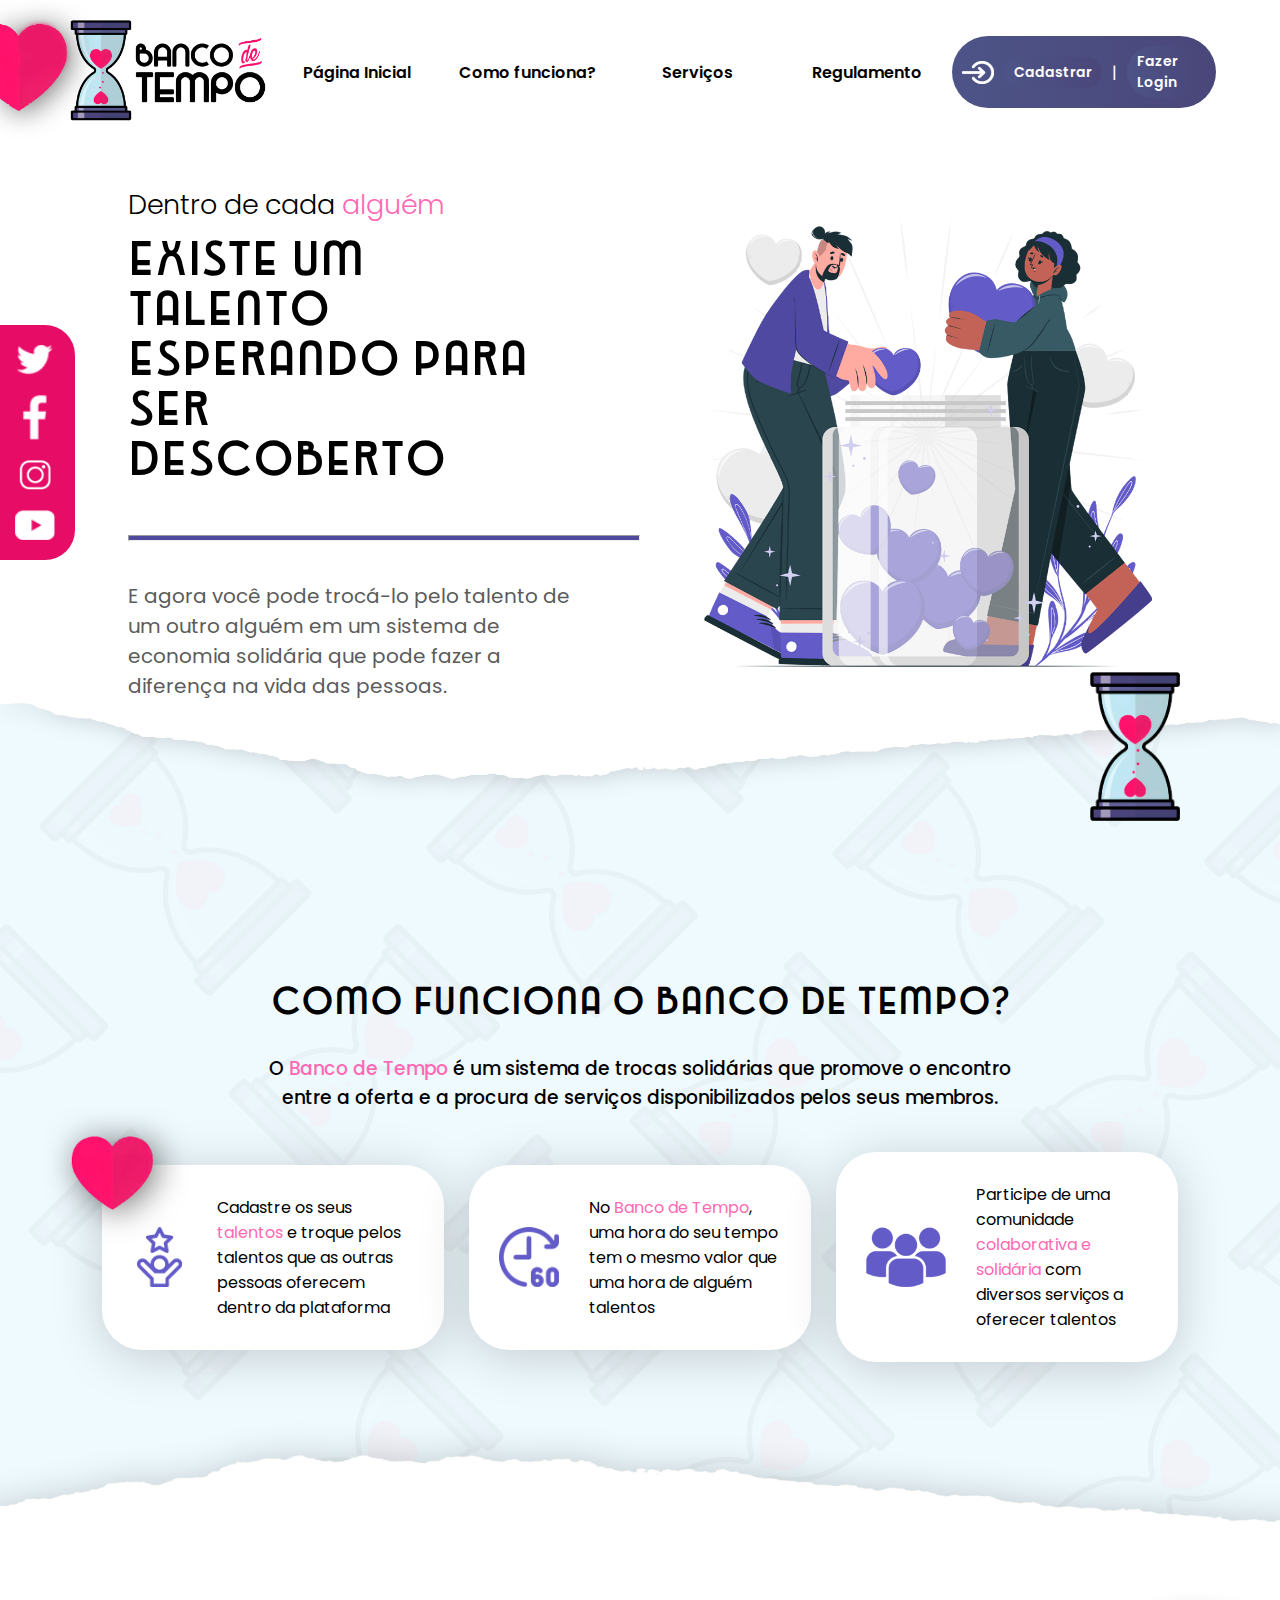
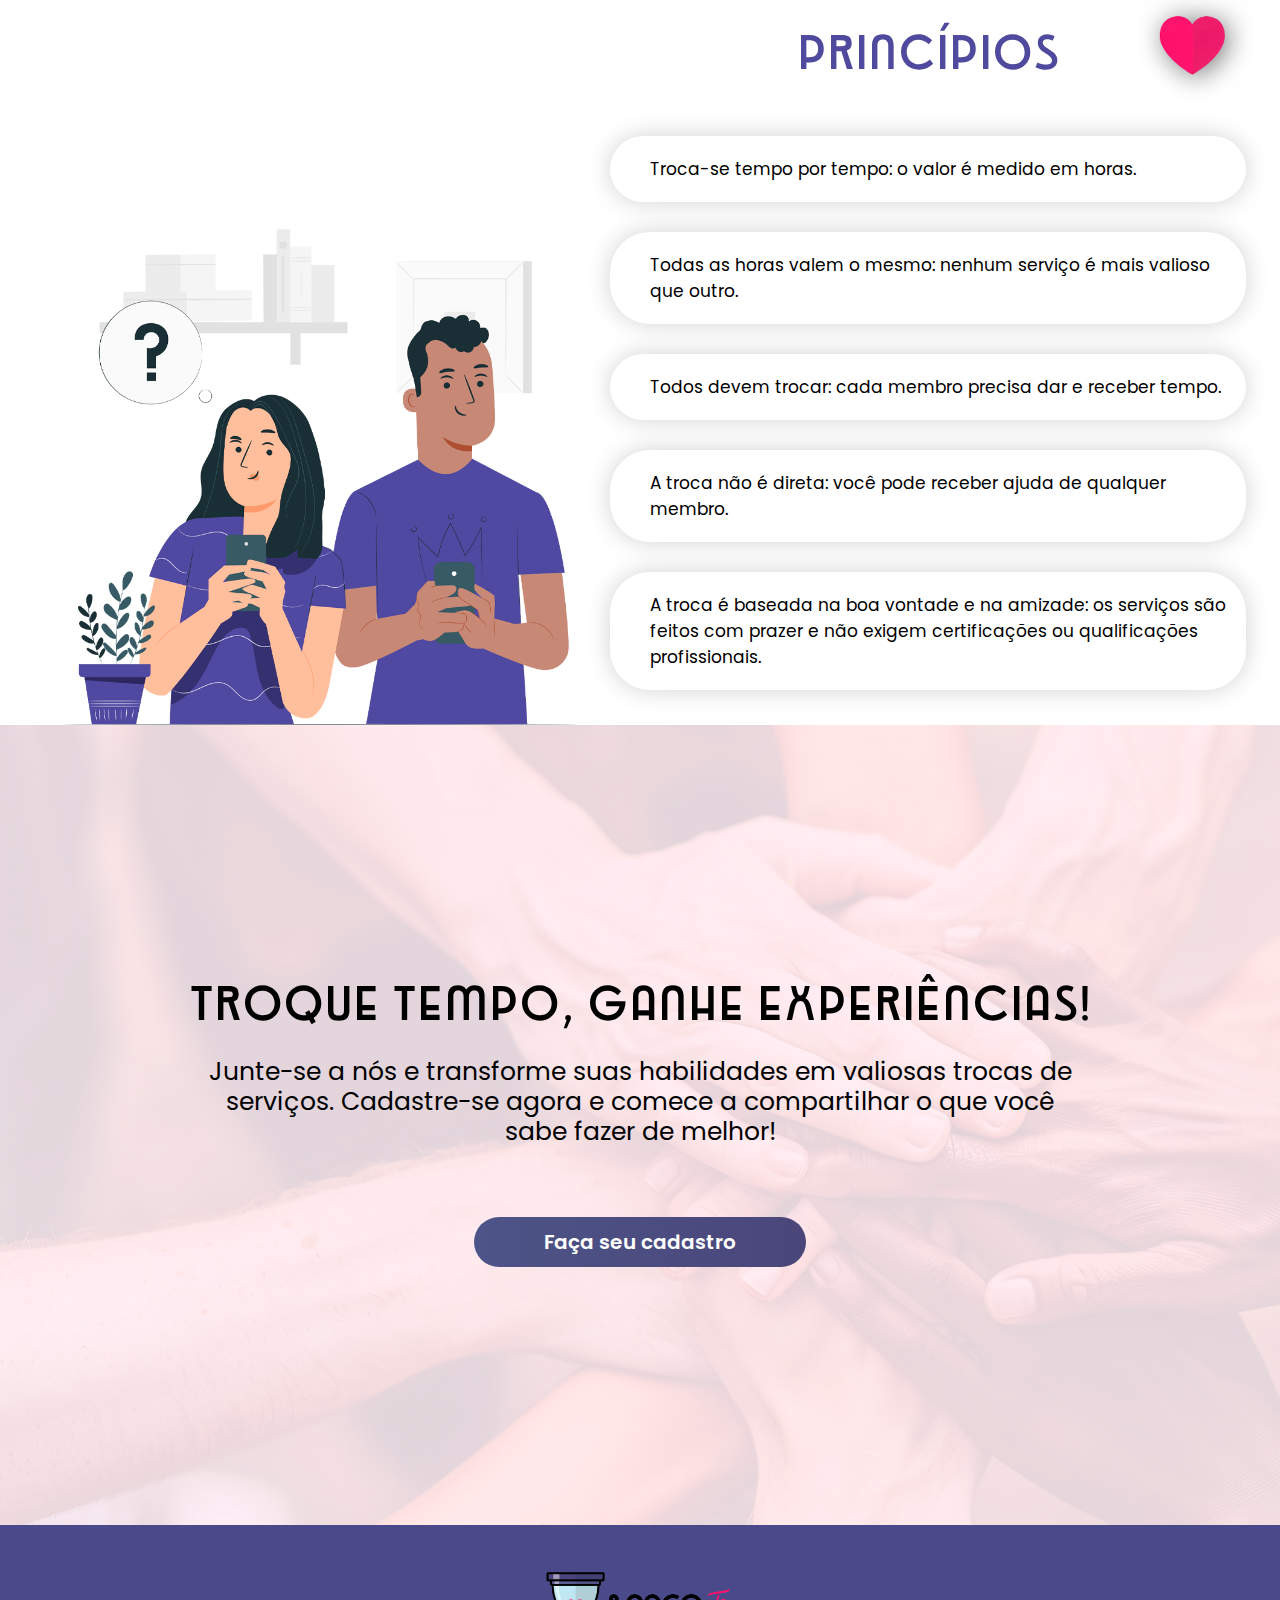
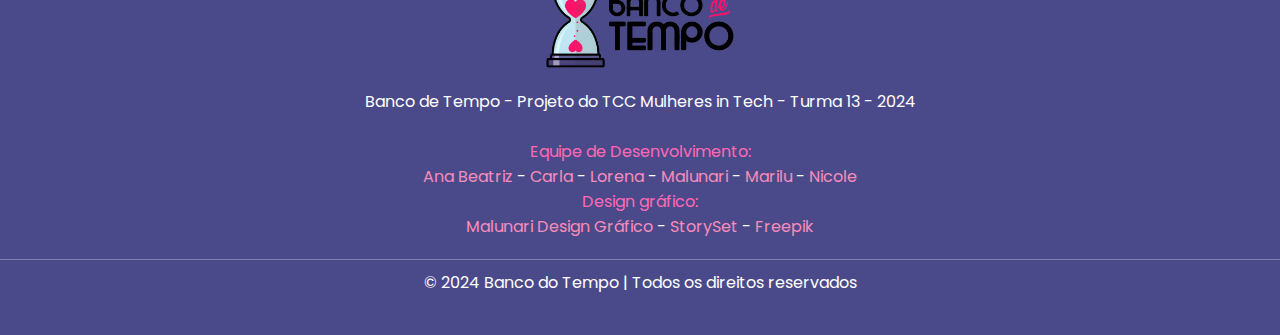
==== index.html @ 3c1fbd6e "Vercel" ====
<!DOCTYPE html>
<html lang="pt-BR">
  <head>
    <meta charset="UTF-8" />
    <meta name="viewport" content="width=device-width, initial-scale=1.0" />
    <link rel="icon" type="image/x-icon" href="./assets/favicon.ico" />
    <link rel="stylesheet" href="styles/style-header.css" />
    <link rel="stylesheet" href="styles/generalStyle.css" />
    <link rel="stylesheet" href="styles/indexStyle.css" />
    <title>Banco de Tempo - Troque o seu tempo por tempo</title>
  </head>
  <body>
    <header class="cabecalho">
      <div class="coracao">
        <img src="assets/Coração superior.png" alt="" class="coracao-img" />
      </div>
      <div class="logo">
        <a href="https://banco-de-tempo.vercel.app/"><img src="assets/Logotipo.png" alt="Banco de Tempo" class="logo-img" /></a>
      </div>
      <nav class="nav">
        <ul class="nav-list">
          <li class="nav-item">
            <a href="https://banco-de-tempo.vercel.app/" class="nav-link">Página Inicial</a>
          </li>
          <li class="nav-item">
            <a href="#howItWorks" class="nav-link">Como funciona?</a>
          </li>
          <li class="nav-item">
            <a href="selecionar-servico.html" class="nav-link">Serviços</a>
          </li>
          <li class="nav-item"><a href="#" class="nav-link">Regulamento</a></li>
        </ul>
      </nav>
      <div class="profile menuMobileButton">
        <button id="profileButton" class="button">
          <span class="buttonText">Menu</span>
        </button>
        <ul id="profileDropdown" class="profile-dropdown menuDropdown">
          <li class="perfil-lista">
            <a href="https://banco-de-tempo.vercel.app/" class="nav-link">Página Inicial</a>
          </li>
          <li class="perfil-lista">
            <a href="#howItWorks" class="nav-link">Como funciona?</a>
          </li>
          <li class="perfil-lista">
            <a href="selecionar-servico.html" class="nav-link">Serviços</a>
          </li>
          <li class="perfil-lista">
            <a href="#" class="nav-link">Regulamento</a>
          </li>
        </ul>
      </div>
      <div class="user-actions">
        <a href="https://banco-de-tempo.vercel.app/paginalogin.html"><img
          class="icon"
          src="assets/Ícone de Cadastrar.png"
          alt="Ícone de login"
        /></a>
        <a href="paginadecadastro.html" class="button profileText">Cadastrar</a>
        <span class="profileText"> | </span>
        <a href="paginalogin.html" class="button profileText">Fazer Login</a>
      </div>
    </header>
    <section id="heroSection">
      <div class="contentText">
        <h3 class="indexSubtitle">
          Dentro de cada <span class="highlight">alguém</span>
        </h3>
        <h1 class="indexTitle">
          existe um talento esperando para ser descoberto
        </h1>
        <hr class="divider" />
        <h4 class="indexDescription">
          E agora você pode trocá-lo pelo talento de um outro alguém em um
          sistema de economia solidária que pode fazer a diferença na vida das
          pessoas.
        </h4>
      </div>

      <img
        src="./assets/heroImage.png"
        class="heroImage"
        alt="imagem de duas pessoas segurando corações em solidariedade"
      />

      <img src="./assets/Ampulheta.png" class="hourglassIcon" />
      <div class="socialArea">
        <img src="assets/twitterIcon.png" class="socialIcons" />
        <img src="assets/facebookIcon.png" class="socialIcons facebook" />
        <img src="assets/instagramIcon.png" class="socialIcons" />
        <img src="assets/youtubeIcon.png" class="socialIcons" />
      </div>
    </section>

    <section id="howItWorks">
      <h1 class="howitWorksTitle">Como funciona o Banco de Tempo?</h1>
      <h3 class="howItWorksSubtitle">
        O <span class="highlight">Banco de Tempo</span> é um sistema de trocas
        solidárias que promove o encontro entre a oferta e a procura de serviços
        disponibilizados pelos seus membros.
      </h3>
      <div class="cardsSection">
        <div class="cardDescription">
          <img
            class="descriptionIcon"
            src="./assets/personIcon.png"
            alt="pequeno icone de uma pessoa"
          />
          <h3 class="HowItWorksText">
            Cadastre os seus <span class="highlight">talentos</span> e troque
            pelos talentos que as outras pessoas oferecem dentro da plataforma
          </h3>
          <img src="./assets/coracao.png" class="decorativeHeart" />
        </div>
        <div class="cardDescription">
          <img
            class="descriptionIcon"
            src="./assets/clockIcon.png"
            alt="pequeno icone de um relógio"
          />
          <h3 class="HowItWorksText">
            No <span class="highlight">Banco de Tempo</span>, uma hora do seu
            tempo tem o mesmo valor que uma hora de alguém talentos
          </h3>
        </div>
        <div class="cardDescription">
          <img
            class="descriptionIcon"
            src="./assets/teamIcon.png"
            alt="pequeno icone de uma pessoa"
          />
          <h3 class="HowItWorksText">
            Participe de uma comunidade
            <span class="highlight">colaborativa e solidária</span> com diversos
            serviços a oferecer talentos
          </h3>
        </div>
      </div>
      <img src="./assets/dividerPaper2.png" class="secondDivider">
    </section>

    <section id="principlesSection">
        
      <div class="principlesTable">
        <img class="principlesImage" src="./assets/principlesImage.png" />
        <div class="principlesList">
          <h1 class="principlesTitle">Princípios</h1>
          <div class="principle">
            <h3 class="principlesText">
              Troca-se tempo por tempo: o valor é medido em horas.
            </h3>
          </div>
          <div class="principle">
            <h3 class="principlesText">
              Todas as horas valem o mesmo: nenhum serviço é mais valioso que
              outro.
            </h3>
          </div>
          <div class="principle">
            <h3 class="principlesText">
              Todos devem trocar: cada membro precisa dar e receber tempo.
            </h3>
          </div>
          <div class="principle">
            <h3 class="principlesText">
              A troca não é direta: você pode receber ajuda de qualquer membro.
            </h3>
          </div>
          <div class="principle">
            <h3 class="principlesText">
              A troca é baseada na boa vontade e na amizade: os serviços são
              feitos com prazer e não exigem certificações ou qualificações
              profissionais.
            </h3>
          </div>
          <img src="./assets/coracao.png" class="principleHeart" />
        </div>
      </div>
    </section>

    <section id="signupSection">
        <h1 class="signupTitle">
            Troque Tempo, Ganhe Experiências!
        </h1>
        <h3 class="signupSubtitle">
            Junte-se a nós e transforme suas habilidades em valiosas trocas de serviços. 
Cadastre-se agora e comece a compartilhar o que você sabe fazer de melhor!
        </h3>
        <button class="signupButton"><a href="https://banco-de-tempo.vercel.app/paginalogin.html">Faça seu cadastro</a></button>
    </section>

    <footer>
        <div class="footer-content">
            <img src="assets/Logotipo.png" alt="Logo Banco de Tempo">
            <p>Banco de Tempo - Projeto do TCC Mulheres in Tech - Turma 13 - 2024</p>
            <BR>
            <p><span class="highlight">Equipe de Desenvolvimento:</span><P> 
            </P><a href="https://github.com/AnaCatalao" rel="nofollow">Ana Beatriz</a> - <a href="https://github.com/CarlaSa-Carla" rel="nofollow">Carla</a> - <a href="https://github.com/lorenaraquelolive" rel="nofollow">Lorena</a> - <a href="https://github.com/malunaridev" rel="nofollow">Malunari</a> - <a href="https://github.com/DouradoGB" rel="nofollow">Marilu</a> - <a href="https://github.com/nicolemelo1" rel="nofollow">Nicole</a></p>
            <p><span class="highlight">Design gráfico:</span></p>
            <a href="https://www.behance.net/malunaris" rel="nofollow">Malunari Design Gráfico</a> - <a href="https://storyset.com/" rel="nofollow">StorySet</a> - <a href="https://www.freepik.com/" rel="nofollow">Freepik</a></p>
        </div>
        <div class="footer-bottom">
            &copy; 2024 Banco do Tempo | Todos os direitos reservados 
        </div>
    </footer>

    <script src="app.js"></script>
    
  </body>
</html>
---- styles/style-header.css ----
.cabecalho {
  display: flex;
  justify-content: space-between;
  align-items: center;
  padding: 1%;
  width: 80%;
  margin-bottom: 40px;
}

.coracao {
  position: absolute;
  top: 0;
  left: 0;
  margin: 0;
  padding: 0;
}

.coracao-img {
  width: 100px;
}

.logo-img {
  width: 13em;
}

.nav-list {
  display: flex;
  list-style: none;
  padding-left: 200px;
}

.nav-item {
  margin: 0 15px;
  width: 140px;
  text-align: center;
}

.nav-link {
  text-decoration: none;
  color: black;
  font-weight: 600;
  font-size: 16px;
  position: relative;
}

.nav-link:hover {
  color: #e70d67;
}

.nav-link.active::after {
  content: "";
  height: 2px;
  width: 150%;
  background-color: #e70d67;
  position: absolute;
  bottom: -5px;
  left: -25%;
}

.nav-link.active:hover::after {
  width: 150%;
  transition: width 0.3s ease;
}

.profile {
  position: relative;
  display: inline-block;
}

#profileButton {
  display: flex;
  align-items: center;
  gap: 15px;
  background: #4b477a;
  color: white;
  font-weight: 600;
  font-size: 14px;
  padding: 5px 50px 5px 5px;
  border-radius: 50px;
  cursor: pointer;
}

#profileButton:hover {
  background: linear-gradient(to right, #4b477a, #4d5487);
}

.profile-dropdown {
  display: none;
  left: 50%;
  transform: translateX(-50%);
  background-color: white;
  box-shadow: 0 4px 8px rgba(0, 0, 0, 0.1);
  width: 100px;
}

.profile-dropdown.show {
  display: block;
}

.perfil-lista {
  list-style: none;
  font-weight: 400;
  text-align: center;
}

.profile-dropdown .perfil-lista:last-child {
  border-bottom: none;
}

.profile-dropdown a {
  display: block;
  padding: 8px 15px;
  color: black;
  text-decoration: none;
  transition: background 0.3s ease;
  text-align: center;
}

.icon {
  width: 50px;
}

header .profile {
  position: relative;
}

header .profile button {
  background-color: #4d65b4;
  color: #fff;
  padding: 10px;
  border: none;
  border-radius: 5px;
  cursor: pointer;
}

header .profile .profile-dropdown {
  display: none;
  position: absolute;
  top: 100%;
  right: 0;
  background-color: #fff;
  border: 1px solid #ccc;
  border-radius: 5px;
  width: 150px;
  z-index: 9;
}

header .profile:hover .profile-dropdown {
  display: block;
}

header .profile .profile-dropdown li {
  list-style: none;
  border-bottom: 1px solid #ccc;
}

header .profile .profile-dropdown li a {
  display: block;
  padding: 10px;
  color: #333;
  text-decoration: none;
}

header .profile .profile-dropdown li a:hover {
  background-color: #f0f0f0;
}

.menuMobileButton {
  display: none;
}

.user-actions {
  display: inline-flex;
  align-items: center;
  background: linear-gradient(to right, #4d5487, #4a467a);
  border-radius: 50px;
  padding: 10px;
  color: white;
}

.user-actions a {
  display: flex;
}

.icon {
  width: 2em;
}

.button {
  background: linear-gradient(to right, #4d5487, #4a467a);
  color: white;
  text-decoration: none;
  font-family: "Poppins", sans-serif;
  font-weight: 600;
  font-size: 14px;
  margin: 0 10px;
  padding: 5px 10px;
  border-radius: 50px;
  transition: background 0.3s ease;
}

.button:hover {
  text-decoration: none;
  background: linear-gradient(to right, #4a467a, #4d5487);
}

@media (max-width: 1600px) {
  .cabecalho {
    width: 90%;
  }
  .nav-list {
    padding-left: 0;
  }
}

@media (max-width: 1200px) {
  .coracao-img {
    width: 60px;
  }
  .cabecalho {
    width: 85%;
  }
  .profileText {
    display: none;
  }
  #profileButton {
    padding: 5px;
  }
  .nav {
    display: none;
  }
  .buttonText,
  .menuMobileButton {
    display: block;
  }
  .buttonText {
    padding: 5px 30px;
    font-size: 1rem;
  }
  #profileButton {
    font-size: 17px;
  }
  .menuDropdown {
    min-width: 250px;
  }
}

@media (max-width: 600px) {
  .cabecalho {
    width: 90%;
    justify-content: space-evenly;
    margin-top: 20px;
  }
  .coracao-img {
    width: 40px;
  }
  .logo-img {
    width: 8em;
  }
}

@media (max-width: 400px) {
  body,
  .nav-link {
    font-size: 11px;
  }
  .cabecalho {
    width: 100%;
  }
  header .profile .profile-dropdown {
    width: 120px;
  }
}
---- styles/generalStyle.css ----
@import url("https://fonts.googleapis.com/css2?family=Inter:ital,opsz,wght@0,14..32,100..900;1,14..32,100..900&family=Poppins:ital,wght@0,100;0,200;0,300;0,400;0,500;0,600;0,700;0,800;0,900;1,100;1,200;1,300;1,400;1,500;1,600;1,700;1,800;1,900&display=swap");

@font-face {
  font-family: Emblema;
  src: url("../assets/Emblema.woff");
}

:root {
  box-sizing: border-box;
  --fonte-principal: "Poppins", sans-serif;
  --fonte-secundaria: "Emblema", sans-serif;
  --cor-primaria: #4f4a9d;
  --cor-secundaria: #cb1f67;
}

* {
  margin: 0;
  padding: 0;
  font-family: var(--fonte-principal);
}

body {
  width: 100vw;
  position: relative;
  display: flex;
  flex-direction: column;
  align-items: center;
  justify-content: center;
}

main {
  display: flex;
  flex-direction: column;
  width: 80%;
  padding: 30px 0;
}

a {
  text-decoration: none;
  color: #f98cba;
}

h1 {
  font-family: "Emblema", sans-serif;
  display: block;
  font-size: 40px;
  text-transform: uppercase;
  line-height: 45px;
  cursor: default;
}

h2 {
  font-size: 2rem;
  margin-bottom: 20px;
  font-family: "Emblema", sans-serif;
  cursor: default;
}

footer {
  width: 100%;
  background-color: #4a4a8a;
  color: white;
  text-align: center;
  padding: 40px 0;
  flex-shrink: 0;
}

button {
  background: linear-gradient(to right, #4d5487, #4a467a);
  color: white;
  text-decoration: none;
  font-family: "Poppins", sans-serif;
  font-weight: 600;
  font-size: 14px;
  margin: 0 10px;
  padding: 10px 20px;
  border-radius: 50px;
  transition: background 0.3s ease;
  border: none;
  cursor: pointer;
}

button a {
  color: #fff;
}

.pinkButton {
  width: 300px;
  background: var(--cor-secundaria);
}

.highlight {
  color: #ff69b4;
  text-decoration: none;
  cursor: default;
}

.highlight a:hover {
  text-decoration: underline;
}

.footer-content img {
  width: 200px;
  margin-bottom: 10px;
}

.footer p {
  margin: 15px 0;
  color: white;
}
.footer-bottom {
  text-align: center;
  margin-top: 20px;
  padding-top: 10px;
  border-top: 1px solid rgba(255, 255, 255, 0.3);
}

@media (max-width: 1200px) {
  h1 {
    text-align: center;
  }
}

@media (max-width: 600px) {
  main {
    width: 85%;
  }
}

@media (max-width: 600px) {
  footer p {
    padding: 0 20px;
  }
}

@media (max-width: 400px) {
  body {
    font-size: 11px;
  }
  h1 {
    font-size: 30px;
    line-height: 30px;
  }
  h2 {
    font-size: 1.4rem;
  }
}
---- styles/indexStyle.css ----
#heroSection {
  width: 100%;
  display: flex;
  align-items: center;
  justify-content: space-between;
  position: relative;
}

#heroSection::after {
  content: "";
  width: 100vw;
  height: 210px;
  background: url(../assets/dividerPaper.png);
  background-repeat: no-repeat;
  background-size: contain;
  position: absolute;
  left: 0;
  bottom: -210px;
  z-index: 2;
}

.contentText {
  width: 40%;
  padding-left: 10%;
  background: #fff;
  position: relative;
}

.indexSubtitle {
  font-size: 37px;
  font-weight: 300;
  margin-bottom: 10px;
  cursor: default;
}

.indexTitle {
  width: 80%;
  font-size: 70px;
  line-height: 70px;
  margin-bottom: 50px;
  cursor: default;
}

.divider {
  color: var(--cor-primaria);
  background: var(--cor-primaria);
  height: 4px;
  margin-bottom: 40px;
}

.indexDescription {
  width: 70%;
  font-size: 25px;
  line-height: 40px;
  color: #5b5b5b;
  font-weight: 400;
  cursor: default;
}

.contentImage {
  display: flex;
  align-items: center;
  justify-content: end;
}
.heroImage {
  width: 35%;
  padding-right: 10%;
}

.socialArea {
  background-color: #e70d67;
  padding: 20px 20px 20px 40px;
  border-radius: 0px 30px 30px 0px;
  display: flex;
  flex-direction: column;
  align-items: center;
  gap: 20px;
  position: absolute;
  left: -25px;
}

.socialIcons {
  height: 30px;
  width: auto;
  cursor: pointer;
}

.facebook {
  width: 25px;
  height: auto;
}

.hourglassIcon {
  width: 120px;
  position: absolute;
  right: 100px;
  bottom: -210px;
  z-index: 3;
}

#howItWorks {
  width: 100%;
  height: 1000px;
  background: url(../assets/sectionBackgroundBlue.png);
  background-repeat: no-repeat;
  background-size: cover;
  display: flex;
  flex-direction: column;
  align-items: center;
  justify-content: center;
  padding-top: 70px;
  position: relative;
}

.secondDivider {
  width: 100%;
  height: 150px;
  position: absolute;
  left: 0;
  bottom: 0;
  z-index: 2;
  object-fit: cover;
}

.howitWorksTitle {
  font-size: 50px;
  margin-bottom: 30px;
}

.howItWorksSubtitle {
  text-align: center;
  width: 30%;
  font-weight: 500;
  margin-bottom: 40px;
}

.cardsSection {
  display: flex;
  align-items: center;
  justify-content: center;
  gap: 5%;
}

.cardDescription {
  width: 20%;
  background-color: #fff;
  border-radius: 40px;
  box-shadow: 0px 7px 51px 0px rgba(0, 0, 0, 0.18);
  padding: 30px;
  display: flex;
  align-items: center;
  justify-content: space-evenly;
  gap: 30px;
  position: relative;
}

.decorativeHeart {
  width: 150px;
  position: absolute;
  left: -60px;
  top: -60px;
}

.descriptionIcon {
  height: 90px;
}

.HowItWorksText {
  width: 68%;
  font-weight: 400;
}

#principlesSection {
  width: 100%;
  display: flex;
  align-items: center;
  justify-content: center;
  position: relative;
  padding-top: 60px;
  position: relative;
}

.principlesTable {
  width: 100%;
  display: flex;
  align-items: end;
  justify-content: center;
  gap: 5%;
}

.principlesImage {
  width: 40%;
}

.principlesList {
  width: 45%;
  display: flex;
  flex-direction: column;
  align-items: center;
  gap: 30px;
  position: relative;
  margin-bottom: 35px;
}

.principlesTitle {
  font-size: 70px;
  color: var(--cor-primaria);
  margin-bottom: 50px;
}

.principle {
  width: 100%;
  display: block;
  padding: 20px 20px 20px 40px;
  background-color: #fff;
  border-radius: 40px;
  box-shadow: 0px 0px 25px 0px rgba(0, 0, 0, 0.18);
  cursor: default;
}

.principlesText {
  font-weight: normal;
}

.principleHeart {
  width: 160px;
  position: absolute;
  right: -90px;
  top: -150px;
  z-index: 3;
}

#signupSection {
  width: 100%;
  height: 1000px;
  display: flex;
  flex-direction: column;
  align-items: center;
  justify-content: center;
  background: url(../assets/signupBackground.png);
  background-size: cover;
  background-repeat: no-repeat;
  text-align: center;
  gap: 30px;
}

.signupTitle {
  font-size: 60px;
}

.signupSubtitle {
  width: 45%;
  font-size: 25px;
  font-weight: 400;
  line-height: 30px;
}

.signupButton {
  font-size: 20px;
  padding: 10px 70px;
  margin-top: 70px;
}

@media (max-width: 1600px) {
  .indexTitle {
    font-size: 50px;
    line-height: 50px;
  }
  .indexSubtitle {
    font-size: 27px;
  }
  .indexDescription {
    width: 90%;
    font-size: 20px;
    line-height: 30px;
  }
  .hourglassIcon {
    width: 90px;
    bottom: -120px;
  }

  #howItWorks {
    height: 800px;
  }
  .howitWorksTitle {
    font-size: 40px;
  }
  .howItWorksSubtitle {
    width: 60%;
  }
  .cardsSection {
    gap: 2%;
  }
  .cardDescription {
    width: 22%;
  }
  .descriptionIcon {
    height: 60px;
  }
  .HowItWorksText {
    font-size: 16px;
  }

  #signupSection {
    height: 800px;
  }
  .signupTitle,
  .principlesTitle {
    font-size: 50px;
  }
  .principlesTitle {
    margin-bottom: 30px;
  }
  .principlesText {
    font-size: 17px;
  }
  .signupSubtitle {
    width: 70%;
  }
  .signupButton {
    margin-top: 40px;
  }
  #principlesSection::before {
    top: -120px;
  }
  .principleHeart {
    width: 120px;
    right: -40px;
    top: -40px;
  }
}

@media (max-width: 1200px) {
  .indexTitle {
    font-size: 33px;
    line-height: 33px;
    text-align: left;
  }
  .socialArea {
    left: -30px;
  }
  .socialIcons {
    height: 20px;
  }
  .facebook {
    width: 14px;
  }
  .indexSubtitle {
    font-size: 20px;
  }
  .indexDescription {
    width: 100%;
    font-size: 17px;
    line-height: 25px;
  }
  .hourglassIcon {
    width: 60px;
    bottom: -90px;
    right: 70px;
  }
  .cardsSection {
    flex-direction: column;
    gap: 20px;
  }
  .cardDescription {
    width: 80%;
    padding: 25px;
  }

  .descriptionIcon {
    height: auto;
    width: 60px;
  }
  #howItWorks {
    height: 1100px;
    padding-top: 0px;
  }
  .howItWorksSubtitle {
    width: 70%;
  }
  .HowItWorksText {
    width: 100%;
  }
  .decorativeHeart {
    width: 120px;
  }
  #principlesSection {
    padding-top: 0;
  }
  .principlesTable {
    align-items: center;
    flex-direction: column;
    gap: 30px;
  }
  .principlesList {
    width: 80%;
  }
  .principlesText {
    text-align: center;
  }
  .signupTitle,
  .principlesTitle {
    font-size: 40px;
  }
  .signupSubtitle {
    font-size: 19px;
  }
}

@media (max-width: 900px) {
  #heroSection {
    flex-direction: column;
    gap: 50px;
    text-align: center;
    padding-top: 40px;
  }
  .contentText {
    width: 90%;
    padding-left: 0;
  }
  .indexSubtitle {
    font-size: 27px;
  }
  .indexTitle {
    font-size: 50px;
    line-height: 50px;
    margin-bottom: 30px;
    text-align: center;
    width: 100%;
  }

  .socialArea {
    bottom: 50px;
  }
  .divider {
    margin-bottom: 20px;
  }
  .heroImage {
    padding-right: 0;
  }
  .signupTitle,
  .howitWorksTitle {
    padding: 0 10px;
  }
  #howItWorks {
    height: 900px;
  }
}

@media (max-width: 600px) {
  .heroImage {
    width: 55%;
    margin-bottom: 20px;
  }
  .hourglassIcon {
    right: 40px;
  }
  .principleHeart {
    right: -110px;
  }
  .howItWorksSubtitle {
    width: 90%;
  }
  .howitWorksTitle {
    font-size: 30px;
    line-height: 30px;
  }
  .howItWorksSubtitle {
    font-size: 17px;
  }
  .cardDescription {
    padding: 20px;
  }
  .principlesText {
    font-size: 14px;
  }
  .principlesImage {
    width: 70%;
  }
  .signupSubtitle {
    width: 90%;
  }
}
@media (max-width: 500px) {
  .indexSubtitle {
    font-size: 22px;
  }
  .indexTitle {
    font-size: 33px;
    line-height: 33px;
  }
  #howItWorks {
    height: 1100px;
  }
  .howitWorksTitle {
    width: 80%;
  }
  .howItWorksSubtitle {
    width: 80%;
  }
  .principlesText {
    font-size: 17px;
  }
  .principleHeart {
    width: 80px;
    top: -20px;
  }
  .signupTitle,
  .howitWorksTitle {
    padding: 0 30px;
    line-height: 40px;
  }
}
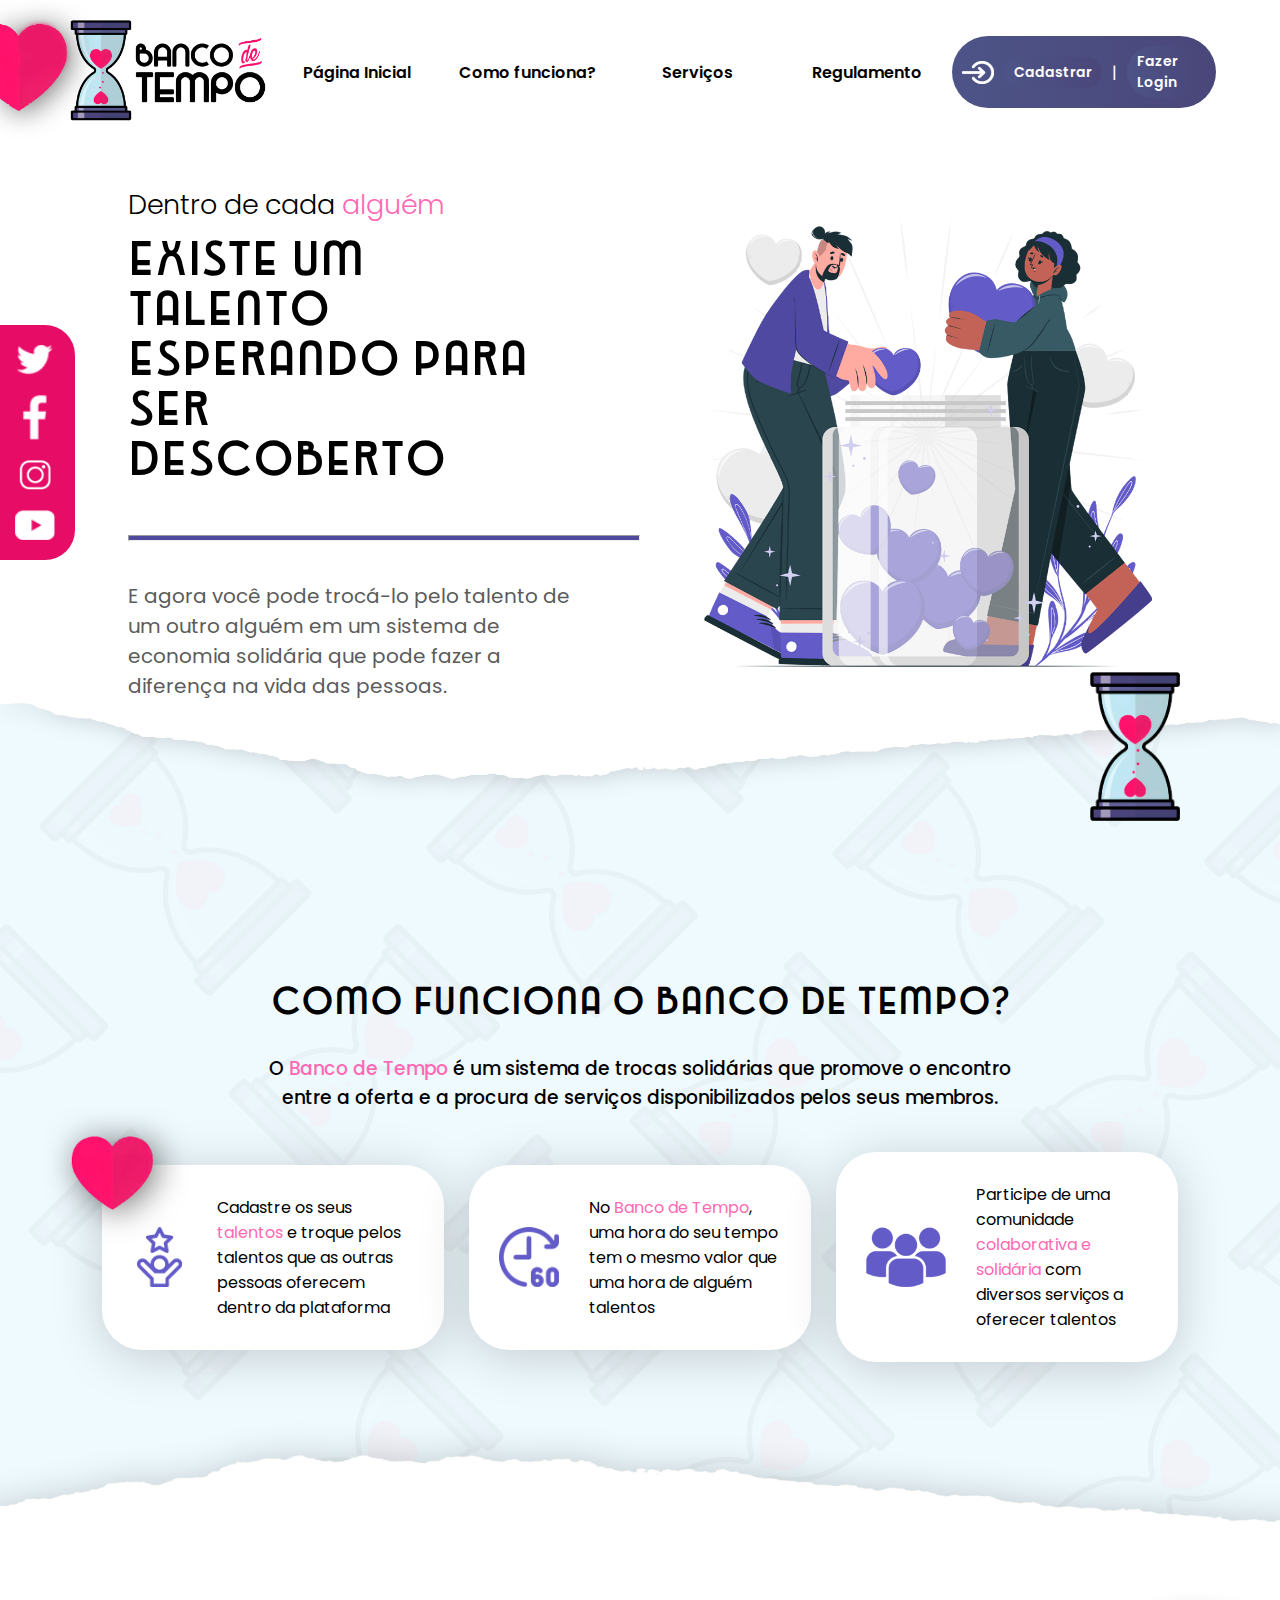
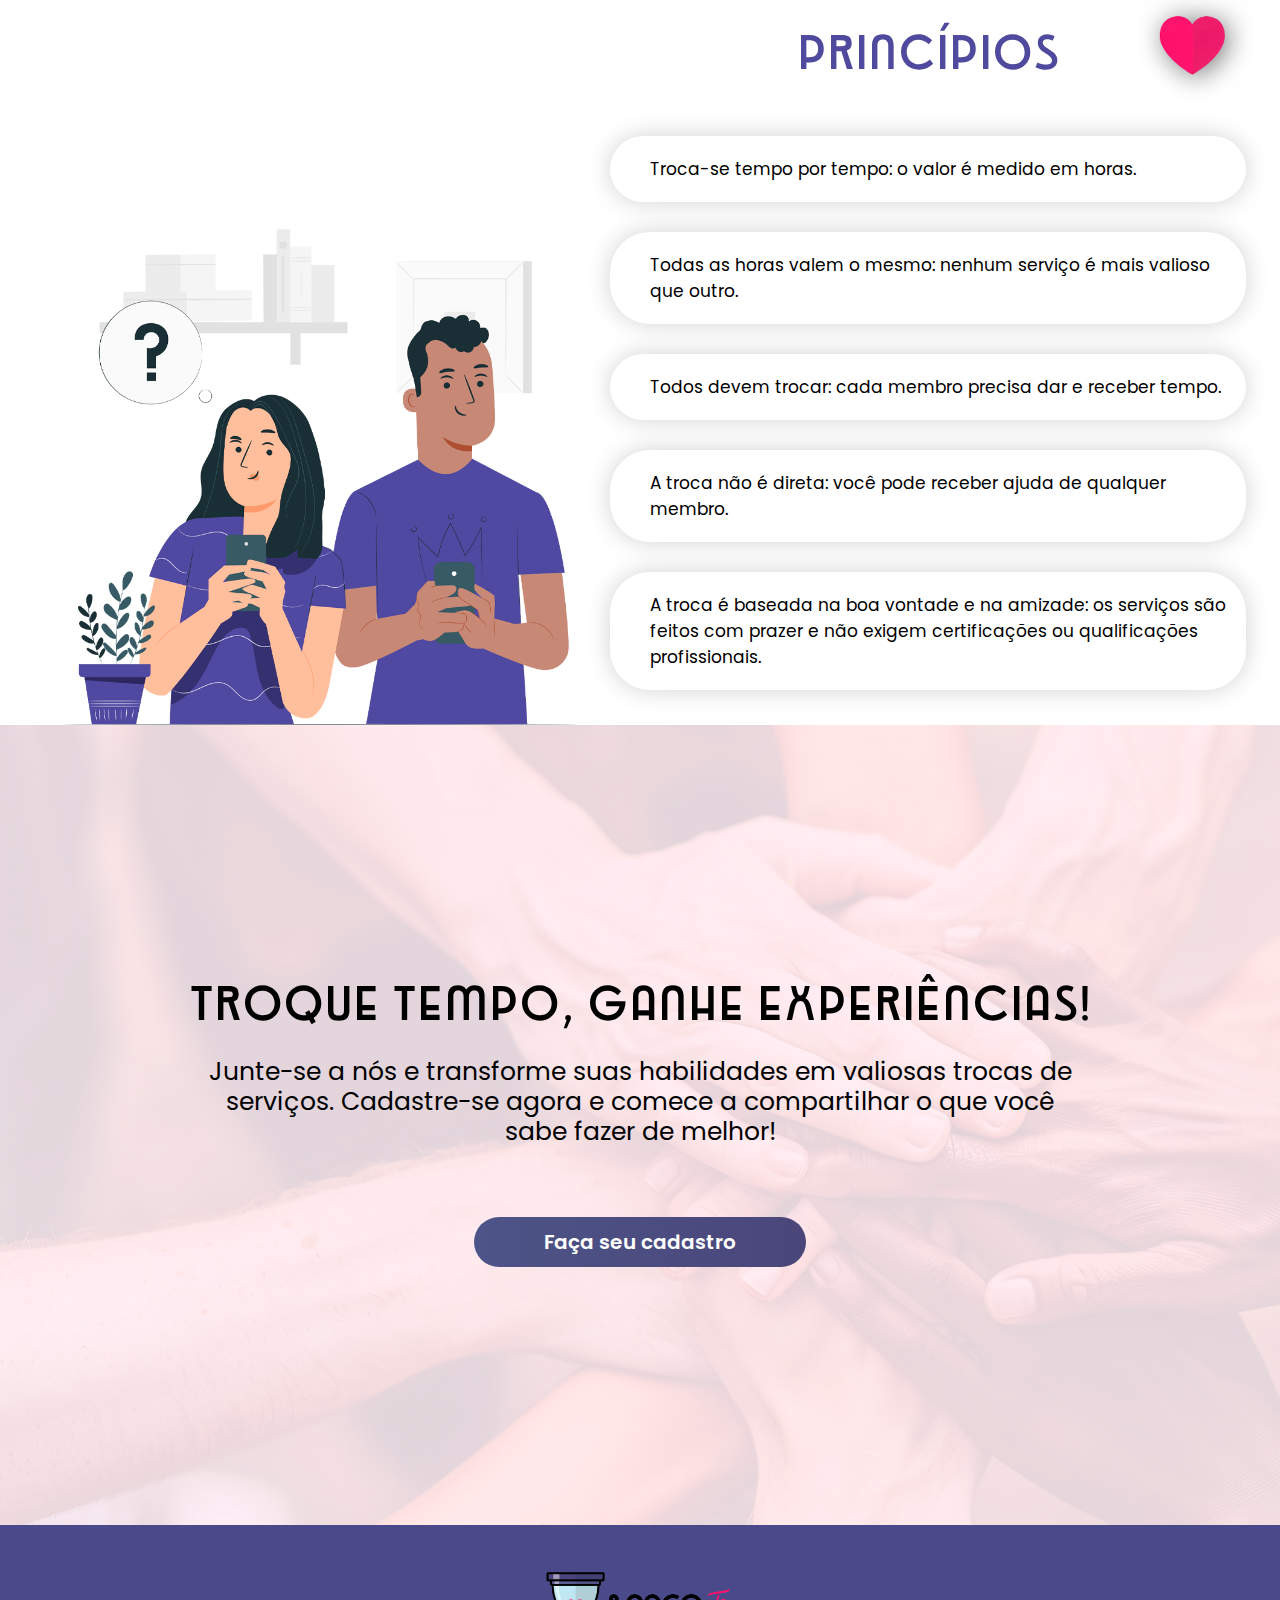
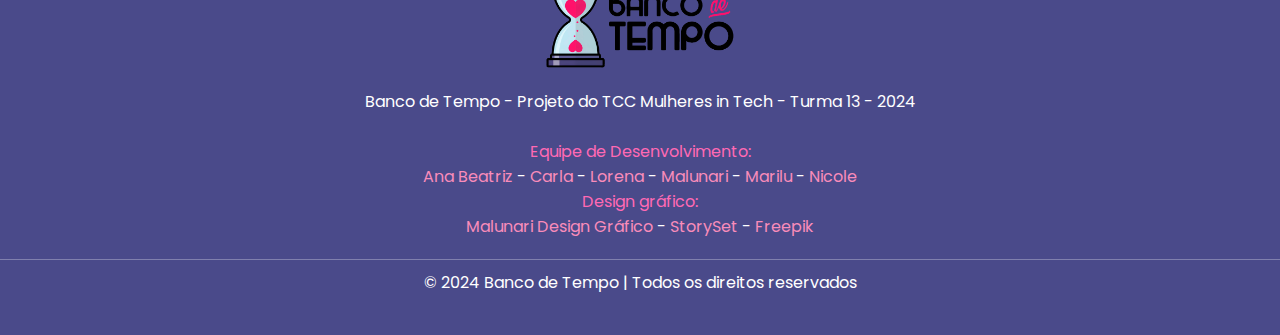
==== commit 29500e66: "Mudança no footer" ====
--- a/index.html
+++ b/index.html
@@ -51,7 +51,7 @@
         </ul>
       </div>
       <div class="user-actions">
-        <a href="https://banco-de-tempo.vercel.app/paginalogin.html"><img
+        <a href="https://banco-de-tempo.vercel.app/paginalogin.html" class="loginButton"><img
           class="icon"
           src="assets/Ícone de Cadastrar.png"
           alt="Ícone de login"
@@ -61,6 +61,7 @@
         <a href="paginalogin.html" class="button profileText">Fazer Login</a>
       </div>
     </header>
+
     <section id="heroSection">
       <div class="contentText">
         <h3 class="indexSubtitle">
@@ -200,7 +201,7 @@
             <a href="https://www.behance.net/malunaris" rel="nofollow">Malunari Design Gráfico</a> - <a href="https://storyset.com/" rel="nofollow">StorySet</a> - <a href="https://www.freepik.com/" rel="nofollow">Freepik</a></p>
         </div>
         <div class="footer-bottom">
-            &copy; 2024 Banco do Tempo | Todos os direitos reservados 
+            &copy; 2024 Banco de Tempo | Todos os direitos reservados 
         </div>
     </footer>
 
--- a/styles/style-header.css
+++ b/styles/style-header.css
@@ -178,10 +178,9 @@
   color: white;
 }
 
-.user-actions a {
-  display: flex;
-}
-
+.user-actions img {
+  display: flex;
+}
 .icon {
   width: 2em;
 }
@@ -220,7 +219,7 @@
   .cabecalho {
     width: 85%;
   }
-  .profileText {
+  .profileText,   .profileText a {
     display: none;
   }
   #profileButton {
--- a/styles/indexStyle.css
+++ b/styles/indexStyle.css
@@ -455,9 +455,6 @@
   .hourglassIcon {
     right: 40px;
   }
-  .principleHeart {
-    right: -110px;
-  }
   .howItWorksSubtitle {
     width: 90%;
   }
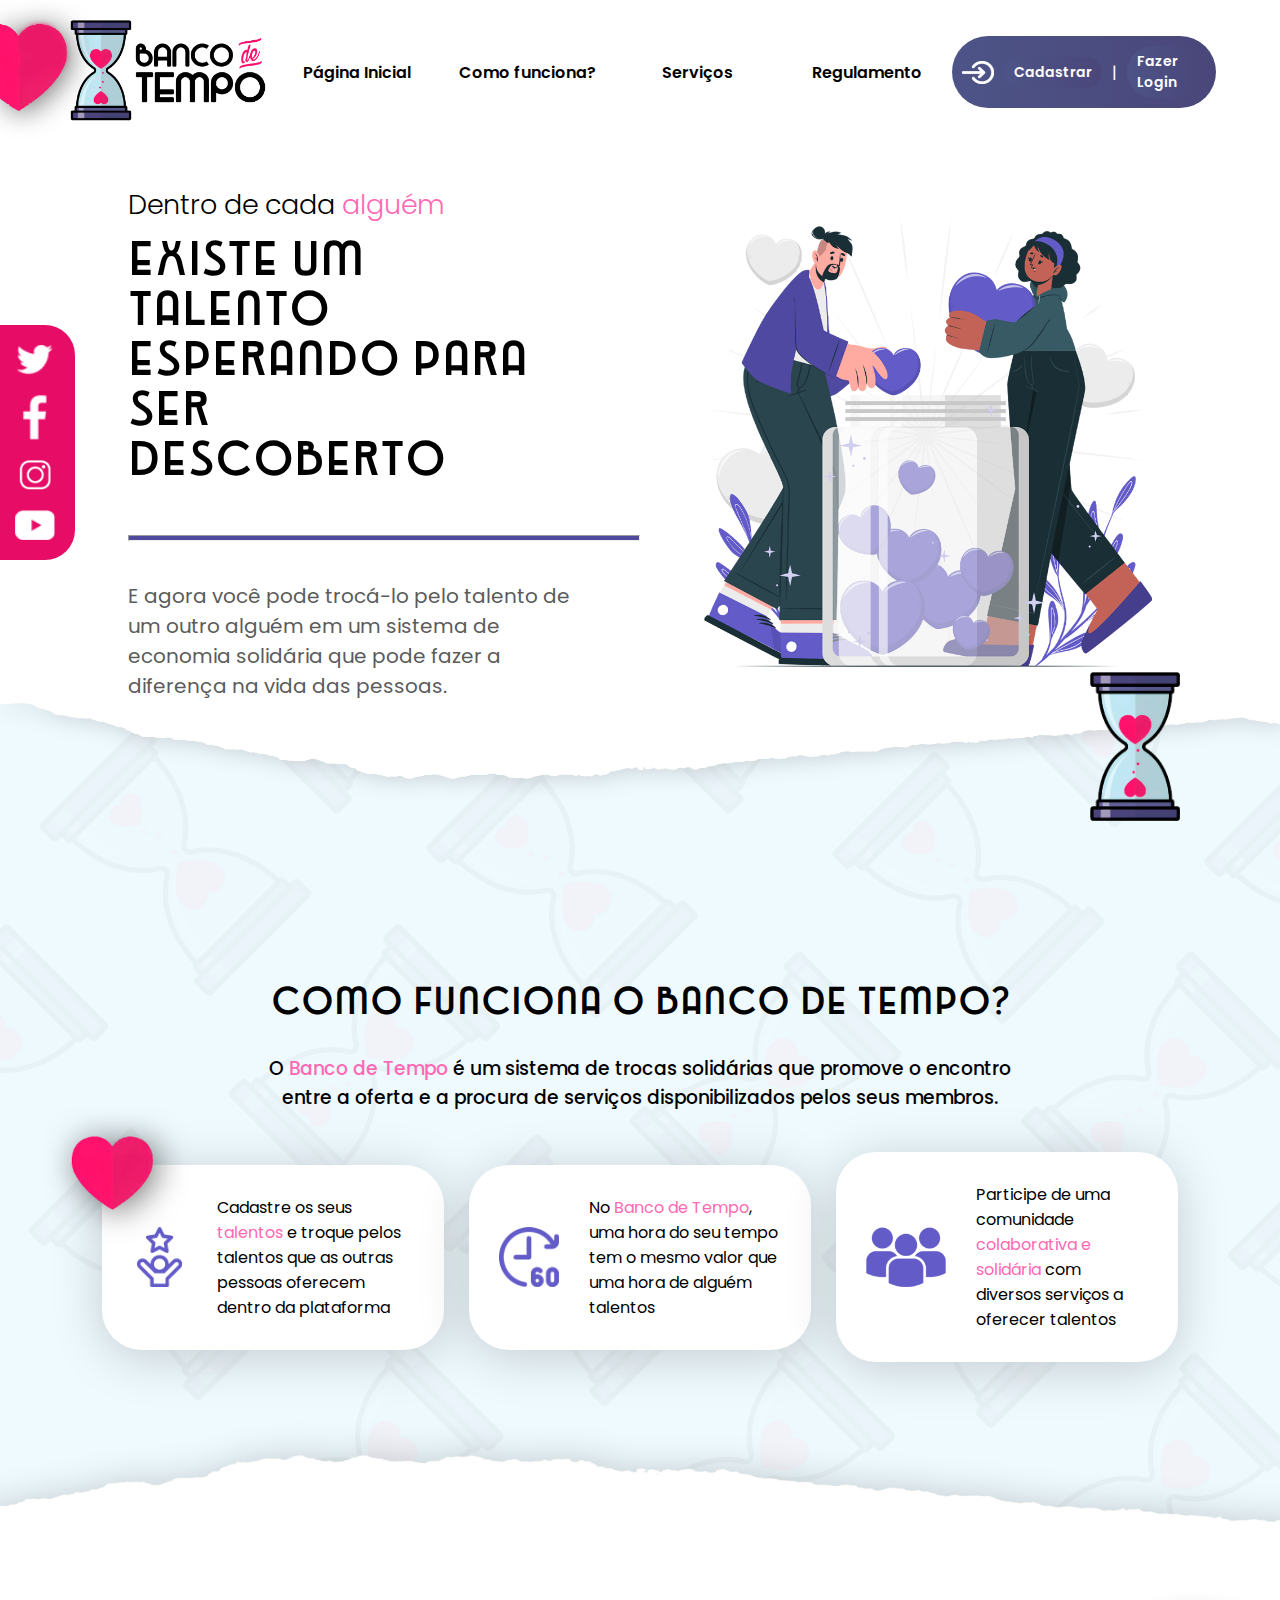
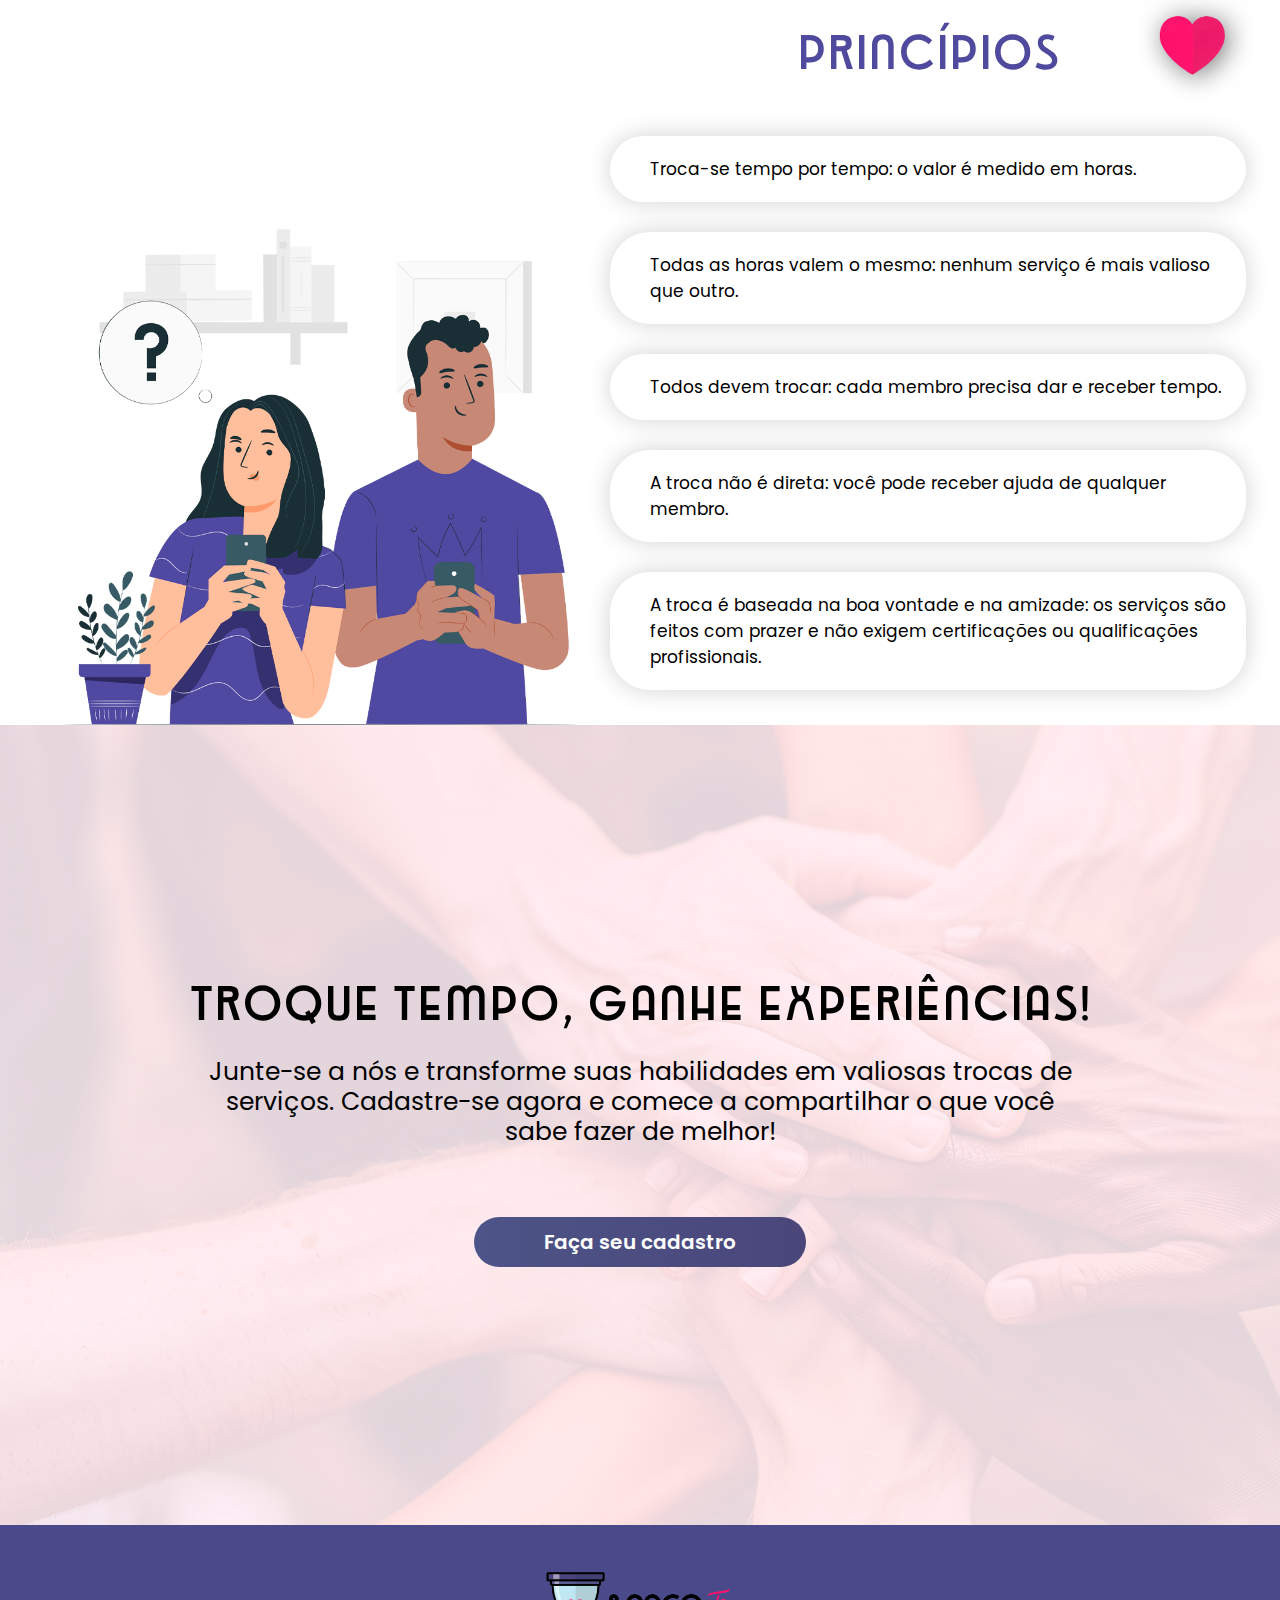
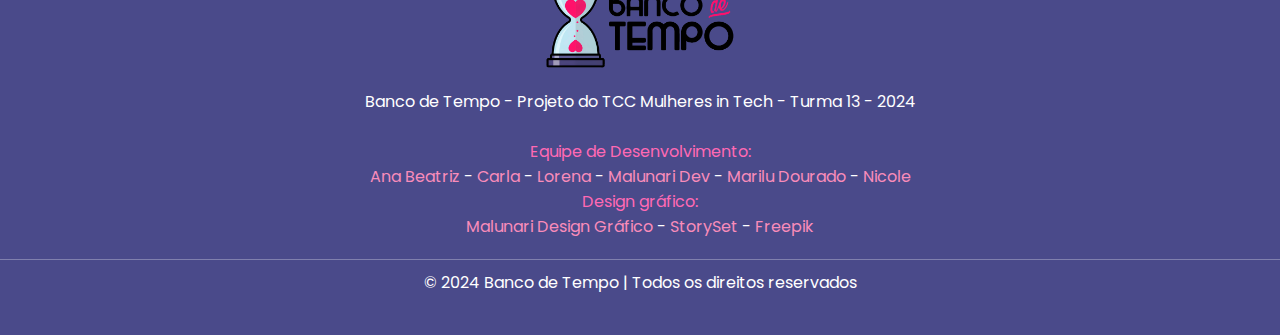
==== commit ead65cdb: "fix: header link and footer names" ====
--- a/index.html
+++ b/index.html
@@ -28,7 +28,7 @@
           <li class="nav-item">
             <a href="selecionar-servico.html" class="nav-link">Serviços</a>
           </li>
-          <li class="nav-item"><a href="#" class="nav-link">Regulamento</a></li>
+          <li class="nav-item"><a href="./assets/REGULAMENTO Banco de Tempo - Mulheres in Tech.pdf" class="nav-link">Regulamento</a></li>
         </ul>
       </nav>
       <div class="profile menuMobileButton">
@@ -46,7 +46,7 @@
             <a href="selecionar-servico.html" class="nav-link">Serviços</a>
           </li>
           <li class="perfil-lista">
-            <a href="#" class="nav-link">Regulamento</a>
+            <a href="./assets/REGULAMENTO Banco de Tempo - Mulheres in Tech.pdf" class="nav-link">Regulamento</a>
           </li>
         </ul>
       </div>
@@ -196,7 +196,7 @@
             <p>Banco de Tempo - Projeto do TCC Mulheres in Tech - Turma 13 - 2024</p>
             <BR>
             <p><span class="highlight">Equipe de Desenvolvimento:</span><P> 
-            </P><a href="https://github.com/AnaCatalao" rel="nofollow">Ana Beatriz</a> - <a href="https://github.com/CarlaSa-Carla" rel="nofollow">Carla</a> - <a href="https://github.com/lorenaraquelolive" rel="nofollow">Lorena</a> - <a href="https://github.com/malunaridev" rel="nofollow">Malunari</a> - <a href="https://github.com/DouradoGB" rel="nofollow">Marilu</a> - <a href="https://github.com/nicolemelo1" rel="nofollow">Nicole</a></p>
+            </P><a href="https://github.com/AnaCatalao" rel="nofollow">Ana Beatriz</a> - <a href="https://github.com/CarlaSa-Carla" rel="nofollow">Carla</a> - <a href="https://github.com/lorenaraquelolive" rel="nofollow">Lorena</a> - <a href="https://github.com/malunaridev" rel="nofollow">Malunari Dev</a> - <a href="https://github.com/DouradoGB" rel="nofollow">Marilu Dourado</a> - <a href="https://github.com/nicolemelo1" rel="nofollow">Nicole</a></p>
             <p><span class="highlight">Design gráfico:</span></p>
             <a href="https://www.behance.net/malunaris" rel="nofollow">Malunari Design Gráfico</a> - <a href="https://storyset.com/" rel="nofollow">StorySet</a> - <a href="https://www.freepik.com/" rel="nofollow">Freepik</a></p>
         </div>
--- a/styles/style-header.css
+++ b/styles/style-header.css
@@ -45,16 +45,6 @@
 
 .nav-link:hover {
   color: #e70d67;
-}
-
-.nav-link.active::after {
-  content: "";
-  height: 2px;
-  width: 150%;
-  background-color: #e70d67;
-  position: absolute;
-  bottom: -5px;
-  left: -25%;
 }
 
 .nav-link.active:hover::after {
@@ -203,6 +193,81 @@
   background: linear-gradient(to right, #4a467a, #4d5487);
 }
 
+.cadastro_modal {
+  display: none;
+  position: fixed;
+  z-index: 1;
+  left: 0;
+  top: 0;
+  width: 100%;
+  height: 100%;
+  overflow: auto;
+  background-color: rgba(9, 6, 99, 0.4);
+}
+
+.cadastro_content {
+  background-color: #ffffff;
+  margin: 5% auto;
+  padding: 20px;
+  border-radius: 8px;
+  width: 100%;
+  max-width: 400px;
+  text-align: center;
+  box-shadow: 0 4px 8px rgba(0, 0, 0, 0.2);
+}
+
+.close_cadastro {
+  color: #000000;
+  float: right;
+  font-size: 24px;
+  font-weight: bold;
+  cursor: pointer;
+}
+
+.close_cadastro:hover,
+.close_cadastro:focus {
+  color: #ff0000;
+}
+
+.profile-image {
+  display: flex;
+  flex-direction: column;
+  align-items: center;
+  margin-bottom: 20px;
+}
+
+.profile-image img {
+  border-radius: 50%;
+  width: 100px;
+  height: 100px;
+  margin-bottom: 10px;
+}
+
+.change-btn {
+  color: white;
+  border: none;
+  padding: 5px 10px;
+  border-radius: 4px;
+  cursor: pointer;
+}
+
+.form-group {
+  display: flex;
+  justify-content: space-between;
+  margin-bottom: 15px;
+}
+
+.form-group label {
+  font-weight: bold;
+}
+
+.form-group span {
+  padding: 5px 5px;
+  border: 1px solid transparent;
+  border-radius: 4px;
+
+}
+
 @media (max-width: 1600px) {
   .cabecalho {
     width: 90%;
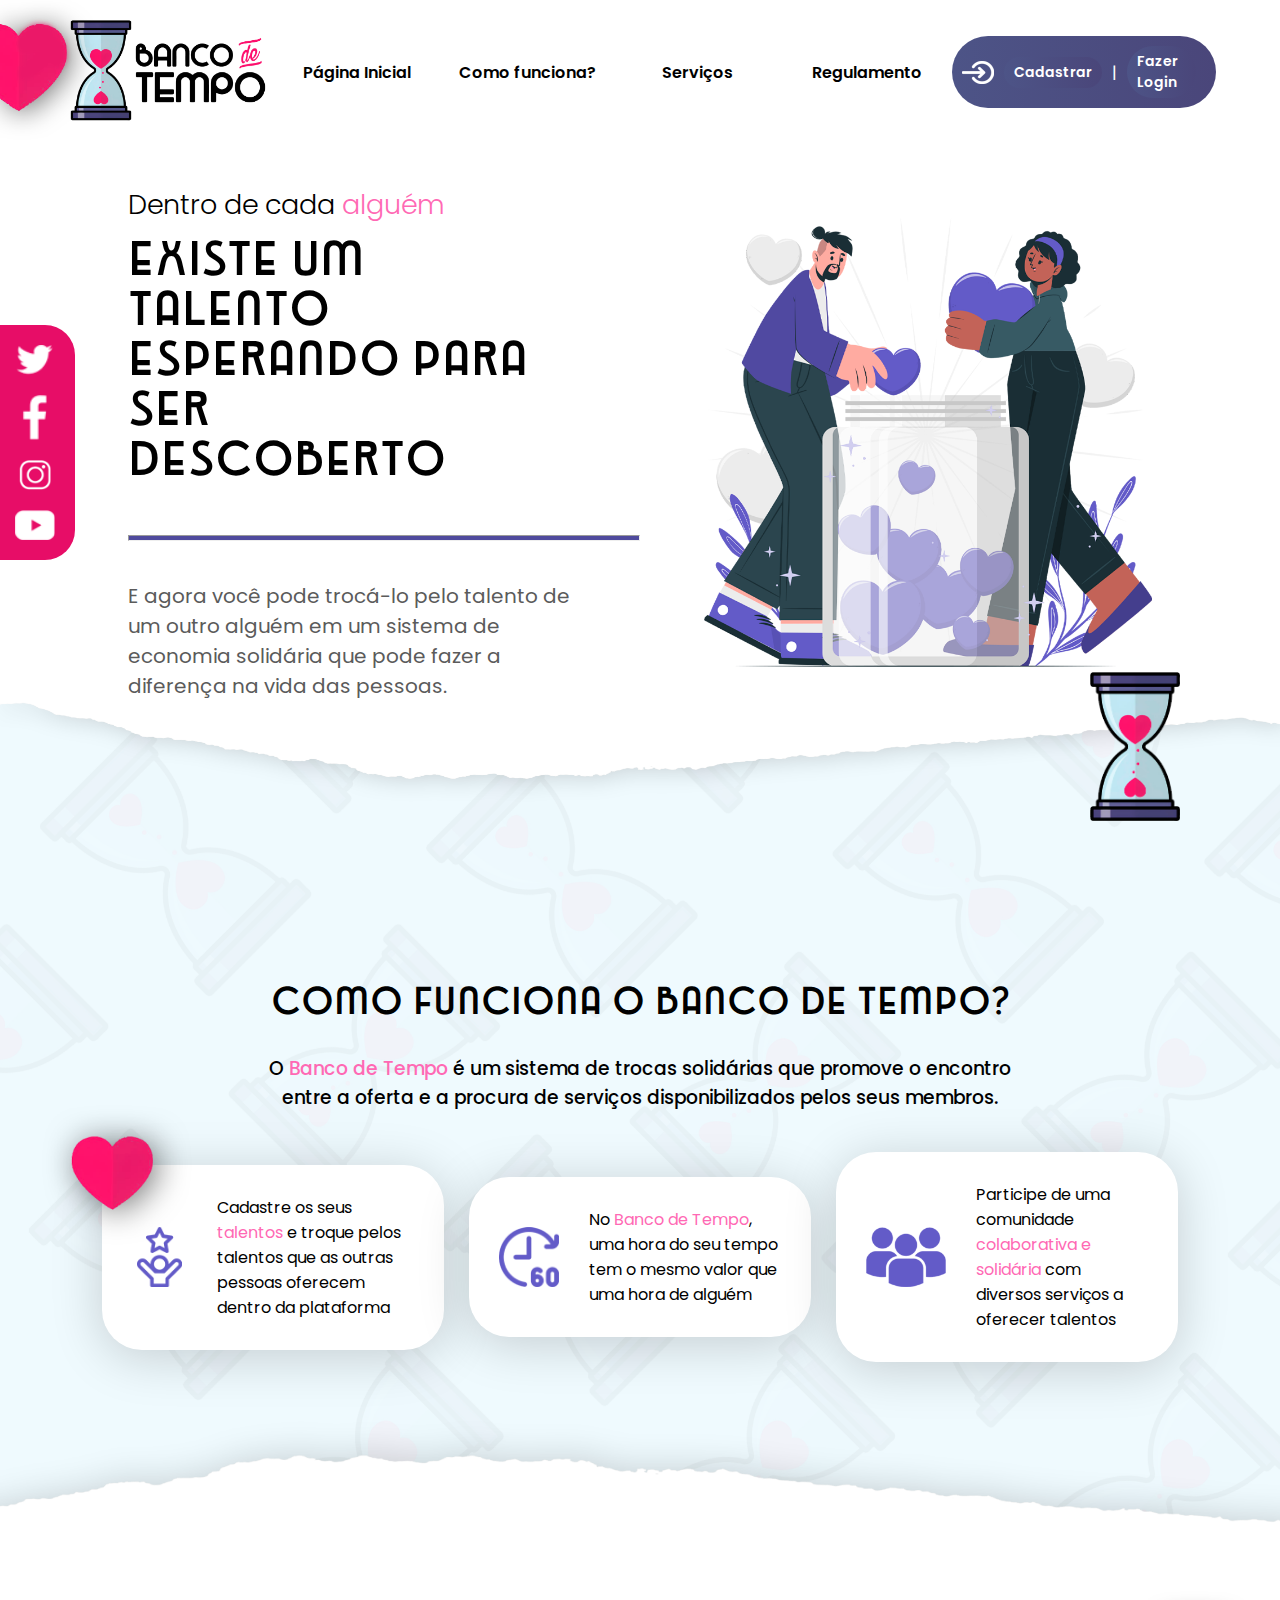
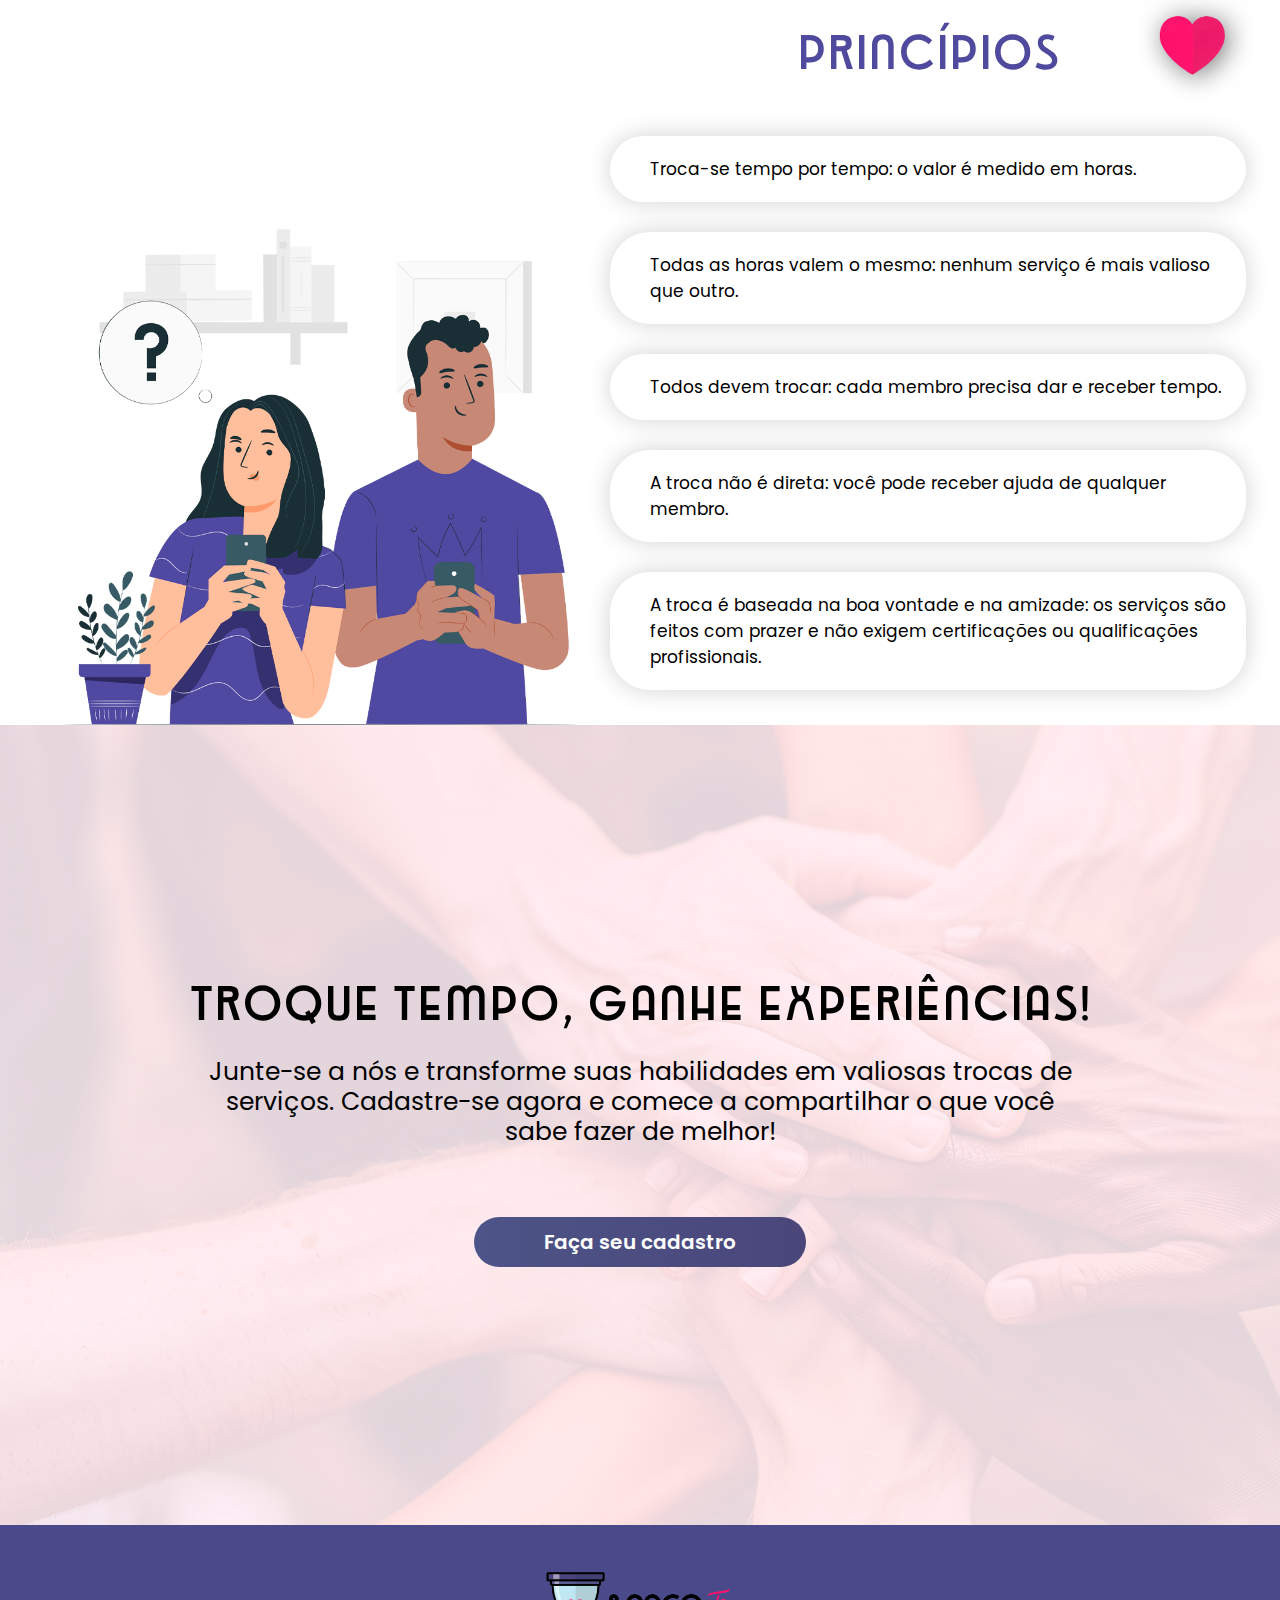
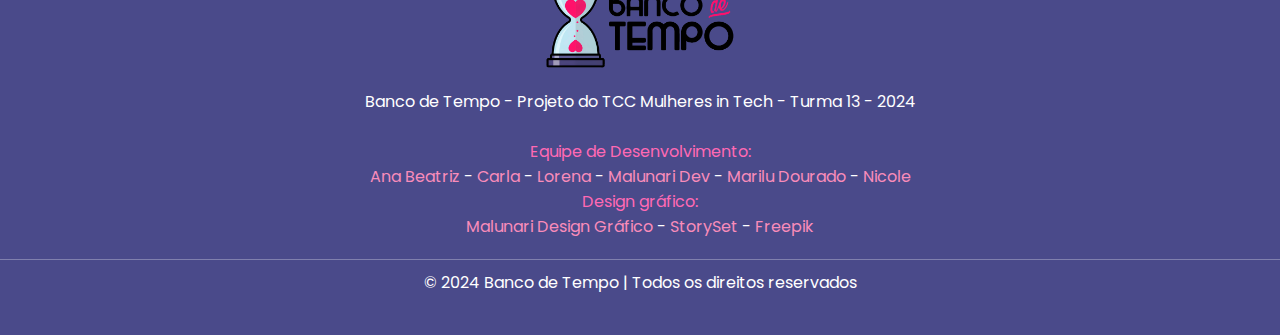
==== commit f668689d: "Correções" ====
--- a/index.html
+++ b/index.html
@@ -121,7 +121,7 @@
           />
           <h3 class="HowItWorksText">
             No <span class="highlight">Banco de Tempo</span>, uma hora do seu
-            tempo tem o mesmo valor que uma hora de alguém talentos
+            tempo tem o mesmo valor que uma hora de alguém
           </h3>
         </div>
         <div class="cardDescription">
@@ -187,7 +187,7 @@
             Junte-se a nós e transforme suas habilidades em valiosas trocas de serviços. 
 Cadastre-se agora e comece a compartilhar o que você sabe fazer de melhor!
         </h3>
-        <button class="signupButton"><a href="https://banco-de-tempo.vercel.app/paginalogin.html">Faça seu cadastro</a></button>
+        <button class="signupButton"><a href="https://banco-de-tempo.vercel.app/paginadecadastro.html">Faça seu cadastro</a></button>
     </section>
 
     <footer>
--- a/styles/style-header.css
+++ b/styles/style-header.css
@@ -235,12 +235,13 @@
   align-items: center;
   margin-bottom: 20px;
 }
-
 .profile-image img {
   border-radius: 50%;
-  width: 100px;
-  height: 100px;
   margin-bottom: 10px;
+  width: 120px;
+  height: 120px;
+  border-radius: 50%;
+  object-fit: cover;
 }
 
 .change-btn {
